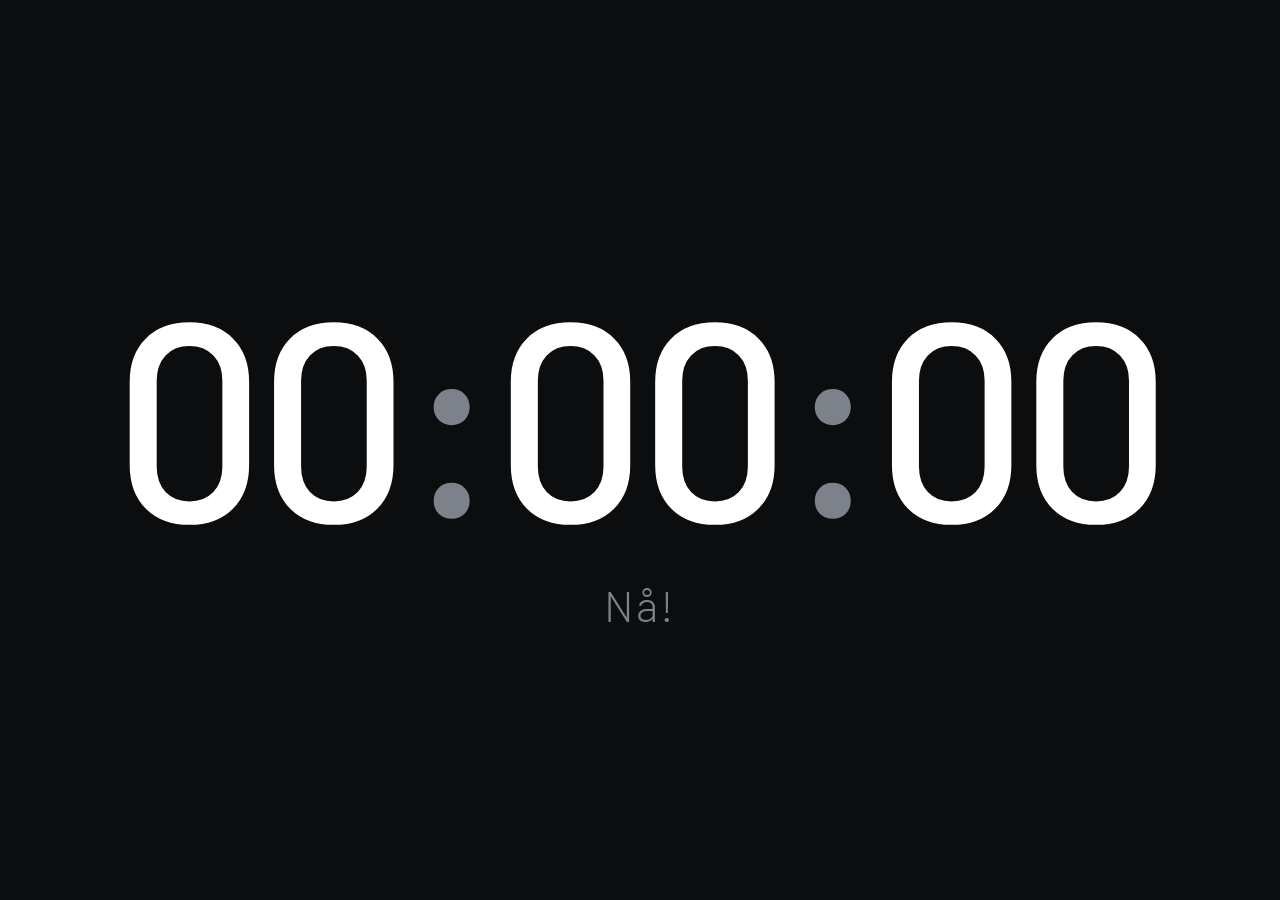
==== nedtelling/index.html @ 46899f6d "Nedtelling til fredag kl. 15:20 (hapt.no/nedtelling) Co-Authored-By: Claude Opus 5.5 (1M context) <n" ====
<!doctype html>
<html lang="no">
<head>
<meta charset="utf-8">
<meta name="viewport" content="width=device-width, initial-scale=1">
<meta name="robots" content="noindex, nofollow">
<meta name="theme-color" content="#0c0d0f">
<title>Nedtelling – HAPT</title>
<!-- Nedtelling til fredag 23. oktober 2026 kl. 15:20 norsk tid.
     Annet tidspunkt: hapt.no/nedtelling/?til=2026-12-24T15:00 (norsk tid). -->
<link rel="icon" href="../favicon.svg" type="image/svg+xml">
<style>
@font-face{font-family:'Barlow';font-weight:300;font-display:swap;src:url(../fonts/barlow-latin-300-normal.woff2) format('woff2');}
@font-face{font-family:'Barlow';font-weight:500;font-display:swap;src:url(../fonts/barlow-latin-500-normal.woff2) format('woff2');}
html,body{margin:0;height:100%;background:#0c0d0f;color:#fff;}
body{display:flex;flex-direction:column;align-items:center;justify-content:center;font-family:'Barlow',system-ui,sans-serif;cursor:none;}
body:hover{cursor:default;}
#tall{font-weight:500;font-size:min(22vw,40vh);line-height:1;font-variant-numeric:tabular-nums;letter-spacing:-0.02em;white-space:nowrap;}
#tall .k{color:#7d828a;}
#tekst{margin-top:3vh;font-weight:300;font-size:min(3.4vw,5vh);color:#7d828a;letter-spacing:0.04em;}
</style>
</head>
<body>
<div id="tall">00:00:00</div>
<div id="tekst">til fredag kl. 15:20</div>
<script>
(function(){
  // Fredag 23.10.2026 kl. 15:20 i Oslo (sommertid, UTC+2)
  var mal = Date.parse('2026-10-23T15:20:00+02:00');
  var q = new URLSearchParams(location.search).get('til');
  if (q) {
    // Tolkes som norsk tid: prøv +02:00 (sommer) og +01:00 (vinter), velg den som stemmer i Oslo
    [ '+02:00', '+01:00' ].some(function(off){
      var t = Date.parse(q + (q.length <= 16 ? ':00' : '') + off);
      if (isNaN(t)) return false;
      var oslo = new Intl.DateTimeFormat('sv-SE',{timeZone:'Europe/Oslo',year:'numeric',month:'2-digit',day:'2-digit',hour:'2-digit',minute:'2-digit'}).format(new Date(t)).replace(' ','T');
      if (oslo === q.slice(0,16)) { mal = t; return true; }
      return false;
    });
    var dager = ['søndag','mandag','tirsdag','onsdag','torsdag','fredag','lørdag'];
    var d = new Date(mal);
    var dag = dager[new Date(d.toLocaleString('en-US',{timeZone:'Europe/Oslo'})).getDay()];
    var kl = d.toLocaleTimeString('no-NO',{timeZone:'Europe/Oslo',hour:'2-digit',minute:'2-digit'}).replace('.',':');
    document.getElementById('tekst').textContent = 'til ' + dag + ' kl. ' + kl;
  }
  var el = document.getElementById('tall');
  function to(n){ return (n < 10 ? '0' : '') + n; }
  function tikk(){
    var s = Math.max(0, Math.ceil((mal - Date.now()) / 1000));
    var t = Math.floor(s / 3600), m = Math.floor(s % 3600 / 60), sek = s % 60;
    el.innerHTML = to(t) + '<span class="k">:</span>' + to(m) + '<span class="k">:</span>' + to(sek);
    if (s === 0) { document.getElementById('tekst').textContent = 'Nå!'; return; }
    setTimeout(tikk, 1000 - (Date.now() % 1000) + 5);
  }
  tikk();
})();
</script>
</body>
</html>
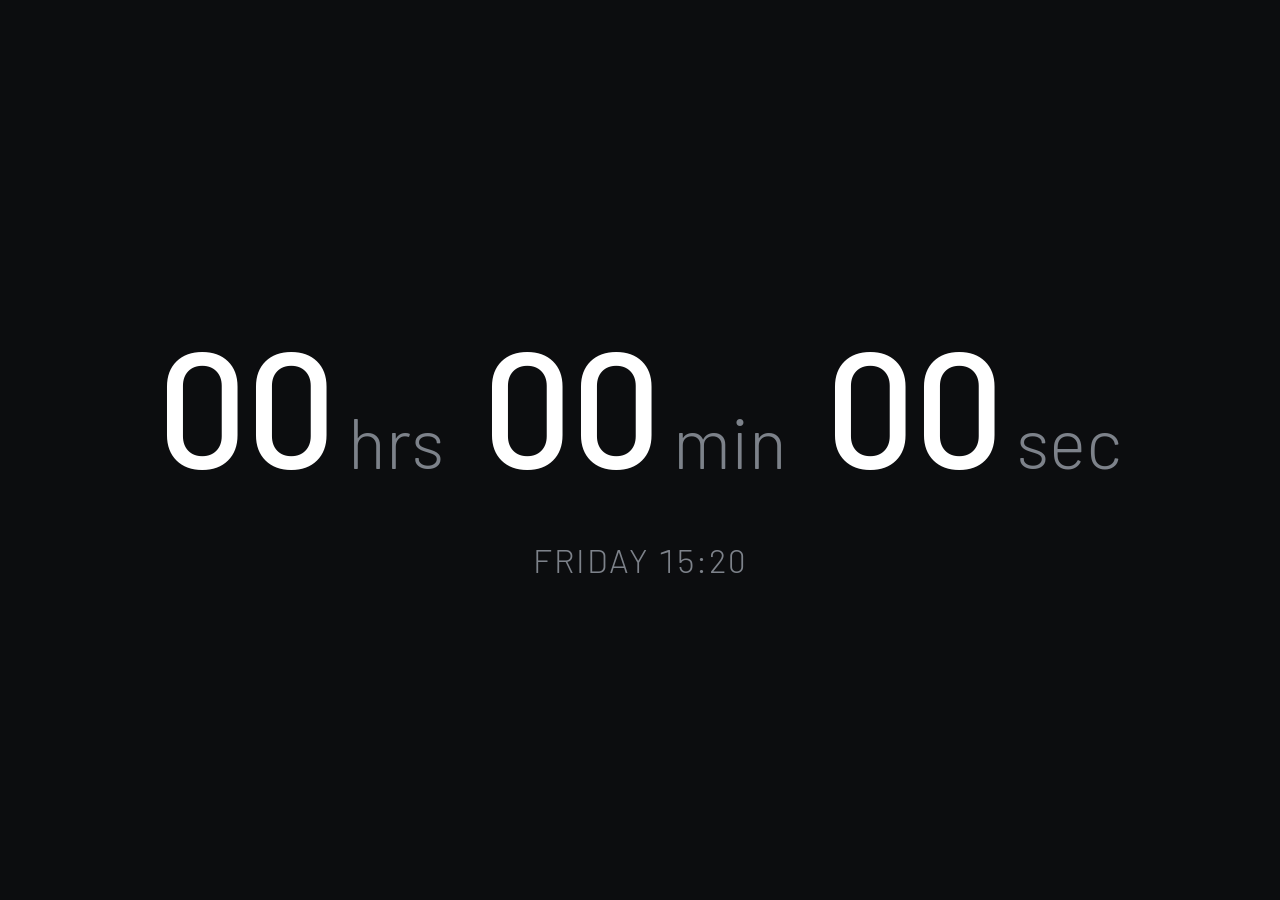
==== commit 31c2068e: "Nedtelling: 1 Day / hrs min sec, skrift inne i fila så den virker alene Co-Authored-By: Claude Opus " ====
--- a/nedtelling/index.html
+++ b/nedtelling/index.html
@@ -1,55 +1,59 @@
 <!doctype html>
-<html lang="no">
+<html lang="en">
 <head>
 <meta charset="utf-8">
 <meta name="viewport" content="width=device-width, initial-scale=1">
 <meta name="robots" content="noindex, nofollow">
 <meta name="theme-color" content="#0c0d0f">
-<title>Nedtelling – HAPT</title>
-<!-- Nedtelling til fredag 23. oktober 2026 kl. 15:20 norsk tid.
-     Annet tidspunkt: hapt.no/nedtelling/?til=2026-12-24T15:00 (norsk tid). -->
-<link rel="icon" href="../favicon.svg" type="image/svg+xml">
+<title>Countdown – HAPT</title>
+<!-- Nedtelling til fredag 23. oktober 2026 kl. 15:20 norsk tid. Fila virker også alene (skrift ligger inne i fila).
+     Annet tidspunkt: legg til ?til=2026-12-24T15:00 (norsk tid) bak adressen. -->
 <style>
-@font-face{font-family:'Barlow';font-weight:300;font-display:swap;src:url(../fonts/barlow-latin-300-normal.woff2) format('woff2');}
-@font-face{font-family:'Barlow';font-weight:500;font-display:swap;src:url(../fonts/barlow-latin-500-normal.woff2) format('woff2');}
-html,body{margin:0;height:100%;background:#0c0d0f;color:#fff;}
-body{display:flex;flex-direction:column;align-items:center;justify-content:center;font-family:'Barlow',system-ui,sans-serif;cursor:none;}
-body:hover{cursor:default;}
-#tall{font-weight:500;font-size:min(22vw,40vh);line-height:1;font-variant-numeric:tabular-nums;letter-spacing:-0.02em;white-space:nowrap;}
-#tall .k{color:#7d828a;}
-#tekst{margin-top:3vh;font-weight:300;font-size:min(3.4vw,5vh);color:#7d828a;letter-spacing:0.04em;}
+@font-face{font-family:'Barlow';font-weight:300;font-display:block;src:url([data-uri]) format('woff2');}
+@font-face{font-family:'Barlow';font-weight:500;font-display:block;src:url([data-uri]) format('woff2');}
+html,body{margin:0;height:100%;background:#0c0d0f;color:#fff;overflow:hidden;}
+body{display:flex;flex-direction:column;align-items:center;justify-content:center;font-family:'Barlow',system-ui,sans-serif;font-variant-numeric:tabular-nums;}
+.rad{display:flex;align-items:baseline;white-space:nowrap;line-height:1;}
+.n{font-weight:500;}
+.e{font-weight:300;color:#7d828a;margin-left:.18em;margin-right:.55em;}
+.rad .e:last-child{margin-right:0;}
+#dager{font-size:min(18vw,30vh);margin-bottom:3vh;}
+#tid{font-size:min(13vw,24vh);}
+.e{font-size:.42em;}
+#tekst{margin-top:6vh;font-weight:300;font-size:min(2.6vw,4vh);color:#7d828a;letter-spacing:.06em;text-transform:uppercase;}
 </style>
 </head>
 <body>
-<div id="tall">00:00:00</div>
-<div id="tekst">til fredag kl. 15:20</div>
+<div class="rad" id="dager"><span class="n" id="d">1</span><span class="e" id="de">Day</span></div>
+<div class="rad" id="tid"><span class="n" id="h">00</span><span class="e">hrs</span><span class="n" id="m">00</span><span class="e">min</span><span class="n" id="s">00</span><span class="e">sec</span></div>
+<div id="tekst">Friday 15:20</div>
 <script>
 (function(){
   // Fredag 23.10.2026 kl. 15:20 i Oslo (sommertid, UTC+2)
   var mal = Date.parse('2026-10-23T15:20:00+02:00');
   var q = new URLSearchParams(location.search).get('til');
   if (q) {
-    // Tolkes som norsk tid: prøv +02:00 (sommer) og +01:00 (vinter), velg den som stemmer i Oslo
-    [ '+02:00', '+01:00' ].some(function(off){
-      var t = Date.parse(q + (q.length <= 16 ? ':00' : '') + off);
+    ['+02:00','+01:00'].some(function(off){
+      var t = Date.parse(q.slice(0,16) + ':00' + off);
       if (isNaN(t)) return false;
       var oslo = new Intl.DateTimeFormat('sv-SE',{timeZone:'Europe/Oslo',year:'numeric',month:'2-digit',day:'2-digit',hour:'2-digit',minute:'2-digit'}).format(new Date(t)).replace(' ','T');
       if (oslo === q.slice(0,16)) { mal = t; return true; }
       return false;
     });
-    var dager = ['søndag','mandag','tirsdag','onsdag','torsdag','fredag','lørdag'];
     var d = new Date(mal);
-    var dag = dager[new Date(d.toLocaleString('en-US',{timeZone:'Europe/Oslo'})).getDay()];
-    var kl = d.toLocaleTimeString('no-NO',{timeZone:'Europe/Oslo',hour:'2-digit',minute:'2-digit'}).replace('.',':');
-    document.getElementById('tekst').textContent = 'til ' + dag + ' kl. ' + kl;
+    document.getElementById('tekst').textContent =
+      d.toLocaleDateString('en-GB',{timeZone:'Europe/Oslo',weekday:'long'}) + ' ' +
+      d.toLocaleTimeString('en-GB',{timeZone:'Europe/Oslo',hour:'2-digit',minute:'2-digit'});
   }
-  var el = document.getElementById('tall');
+  function el(id){ return document.getElementById(id); }
   function to(n){ return (n < 10 ? '0' : '') + n; }
   function tikk(){
     var s = Math.max(0, Math.ceil((mal - Date.now()) / 1000));
-    var t = Math.floor(s / 3600), m = Math.floor(s % 3600 / 60), sek = s % 60;
-    el.innerHTML = to(t) + '<span class="k">:</span>' + to(m) + '<span class="k">:</span>' + to(sek);
-    if (s === 0) { document.getElementById('tekst').textContent = 'Nå!'; return; }
+    var dg = Math.floor(s / 86400), t = Math.floor(s % 86400 / 3600), m = Math.floor(s % 3600 / 60), sek = s % 60;
+    el('dager').style.display = dg > 0 ? '' : 'none';
+    el('d').textContent = dg; el('de').textContent = dg === 1 ? 'Day' : 'Days';
+    el('h').textContent = to(t); el('m').textContent = to(m); el('s').textContent = to(sek);
+    if (s === 0) return;
     setTimeout(tikk, 1000 - (Date.now() % 1000) + 5);
   }
   tikk();
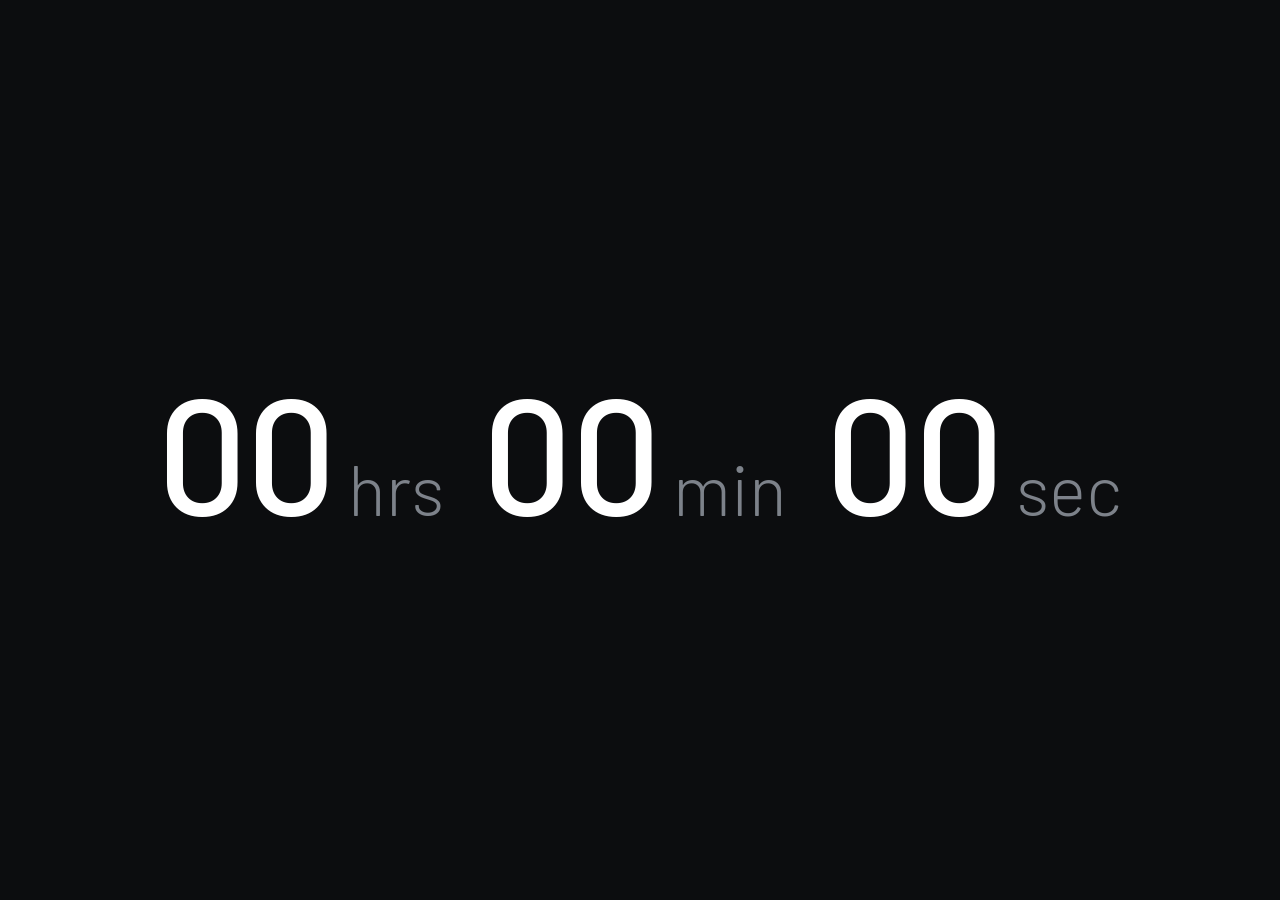
==== commit 443c06a7: "Nedtelling: fjern teksten nederst Co-Authored-By: Claude Opus 5.5 (1M context) <noreply@anthropic.co" ====
--- a/nedtelling/index.html
+++ b/nedtelling/index.html
@@ -20,13 +20,13 @@
 #dager{font-size:min(18vw,30vh);margin-bottom:3vh;}
 #tid{font-size:min(13vw,24vh);}
 .e{font-size:.42em;}
-#tekst{margin-top:6vh;font-weight:300;font-size:min(2.6vw,4vh);color:#7d828a;letter-spacing:.06em;text-transform:uppercase;}
+#tekst[hidden]{display:none;}#tekst{margin-top:6vh;font-weight:300;font-size:min(2.6vw,4vh);color:#7d828a;letter-spacing:.06em;text-transform:uppercase;}
 </style>
 </head>
 <body>
 <div class="rad" id="dager"><span class="n" id="d">1</span><span class="e" id="de">Day</span></div>
 <div class="rad" id="tid"><span class="n" id="h">00</span><span class="e">hrs</span><span class="n" id="m">00</span><span class="e">min</span><span class="n" id="s">00</span><span class="e">sec</span></div>
-<div id="tekst">Friday 15:20</div>
+<div id="tekst" hidden>Friday 15:20</div>
 <script>
 (function(){
   // Fredag 23.10.2026 kl. 15:20 i Oslo (sommertid, UTC+2)
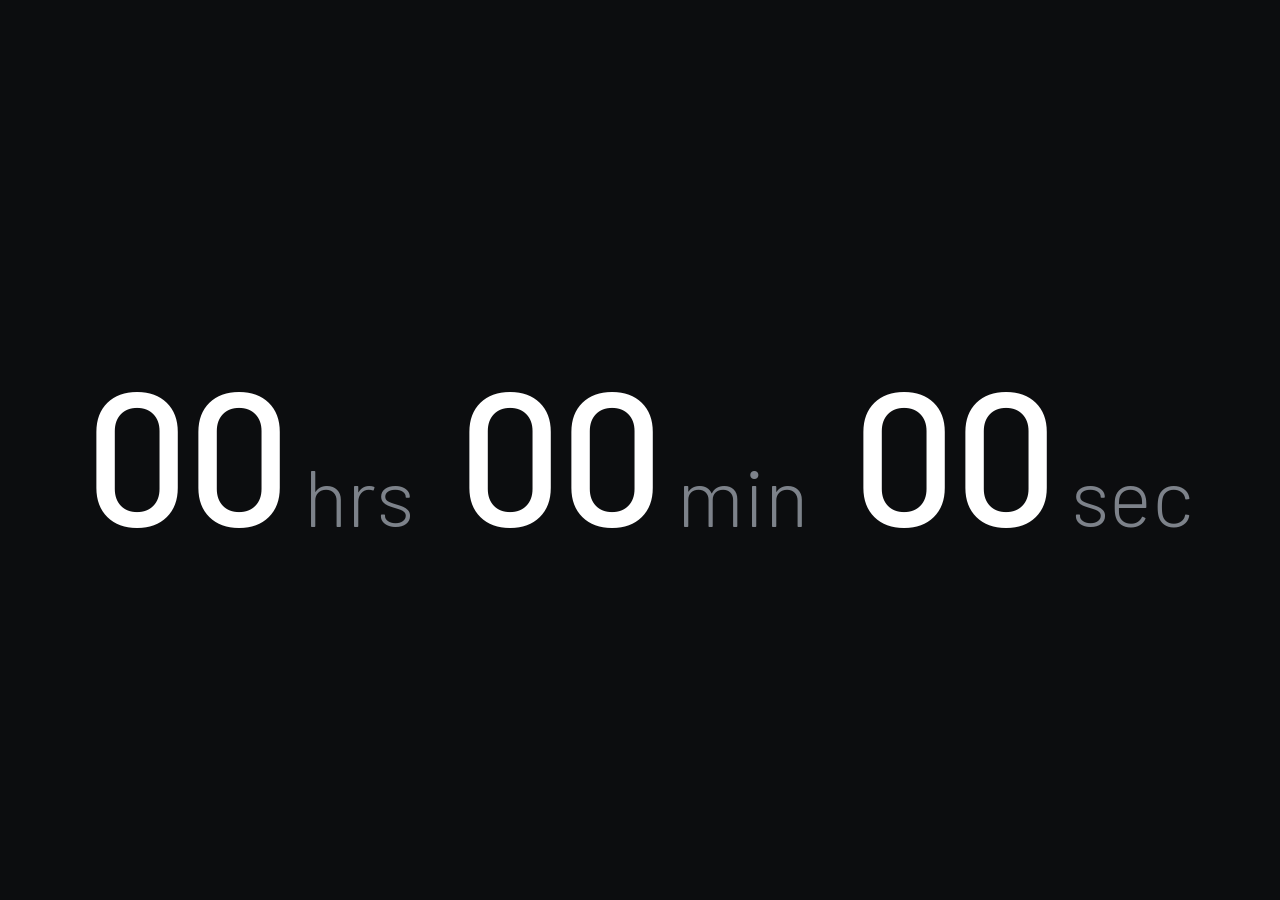
==== commit 8ed0ae96: "Nedtelling: bare timer, minutter og sekunder (dag-linja fjernet) Co-Authored-By: Claude Opus 5.5 (1M" ====
--- a/nedtelling/index.html
+++ b/nedtelling/index.html
@@ -17,14 +17,12 @@
 .n{font-weight:500;}
 .e{font-weight:300;color:#7d828a;margin-left:.18em;margin-right:.55em;}
 .rad .e:last-child{margin-right:0;}
-#dager{font-size:min(18vw,30vh);margin-bottom:3vh;}
-#tid{font-size:min(13vw,24vh);}
+#tid{font-size:min(15vw,30vh);}
 .e{font-size:.42em;}
 #tekst[hidden]{display:none;}#tekst{margin-top:6vh;font-weight:300;font-size:min(2.6vw,4vh);color:#7d828a;letter-spacing:.06em;text-transform:uppercase;}
 </style>
 </head>
 <body>
-<div class="rad" id="dager"><span class="n" id="d">1</span><span class="e" id="de">Day</span></div>
 <div class="rad" id="tid"><span class="n" id="h">00</span><span class="e">hrs</span><span class="n" id="m">00</span><span class="e">min</span><span class="n" id="s">00</span><span class="e">sec</span></div>
 <div id="tekst" hidden>Friday 15:20</div>
 <script>
@@ -49,9 +47,7 @@
   function to(n){ return (n < 10 ? '0' : '') + n; }
   function tikk(){
     var s = Math.max(0, Math.ceil((mal - Date.now()) / 1000));
-    var dg = Math.floor(s / 86400), t = Math.floor(s % 86400 / 3600), m = Math.floor(s % 3600 / 60), sek = s % 60;
-    el('dager').style.display = dg > 0 ? '' : 'none';
-    el('d').textContent = dg; el('de').textContent = dg === 1 ? 'Day' : 'Days';
+    var t = Math.floor(s / 3600), m = Math.floor(s % 3600 / 60), sek = s % 60;
     el('h').textContent = to(t); el('m').textContent = to(m); el('s').textContent = to(sek);
     if (s === 0) return;
     setTimeout(tikk, 1000 - (Date.now() % 1000) + 5);
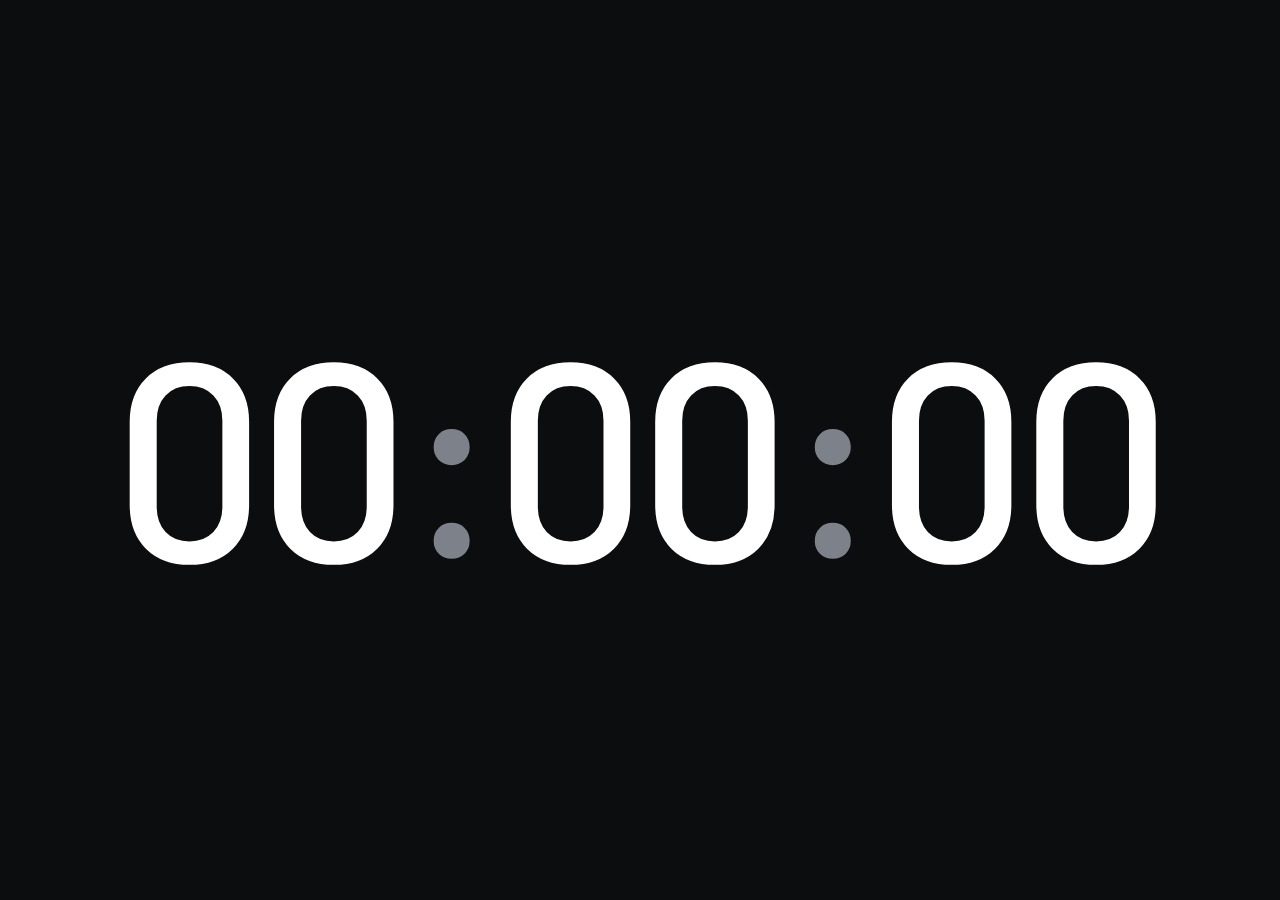
==== commit 81b337f6: "Nedtelling: vis som xx:xx:xx Co-Authored-By: Claude Opus 5.5 (1M context) <noreply@anthropic.com> Cl" ====
--- a/nedtelling/index.html
+++ b/nedtelling/index.html
@@ -17,13 +17,14 @@
 .n{font-weight:500;}
 .e{font-weight:300;color:#7d828a;margin-left:.18em;margin-right:.55em;}
 .rad .e:last-child{margin-right:0;}
-#tid{font-size:min(15vw,30vh);}
+#tid{font-size:min(22vw,40vh);letter-spacing:-0.02em;}
+.k{font-weight:500;color:#7d828a;}
 .e{font-size:.42em;}
 #tekst[hidden]{display:none;}#tekst{margin-top:6vh;font-weight:300;font-size:min(2.6vw,4vh);color:#7d828a;letter-spacing:.06em;text-transform:uppercase;}
 </style>
 </head>
 <body>
-<div class="rad" id="tid"><span class="n" id="h">00</span><span class="e">hrs</span><span class="n" id="m">00</span><span class="e">min</span><span class="n" id="s">00</span><span class="e">sec</span></div>
+<div class="rad" id="tid"><span class="n" id="h">00</span><span class="k">:</span><span class="n" id="m">00</span><span class="k">:</span><span class="n" id="s">00</span></div>
 <div id="tekst" hidden>Friday 15:20</div>
 <script>
 (function(){
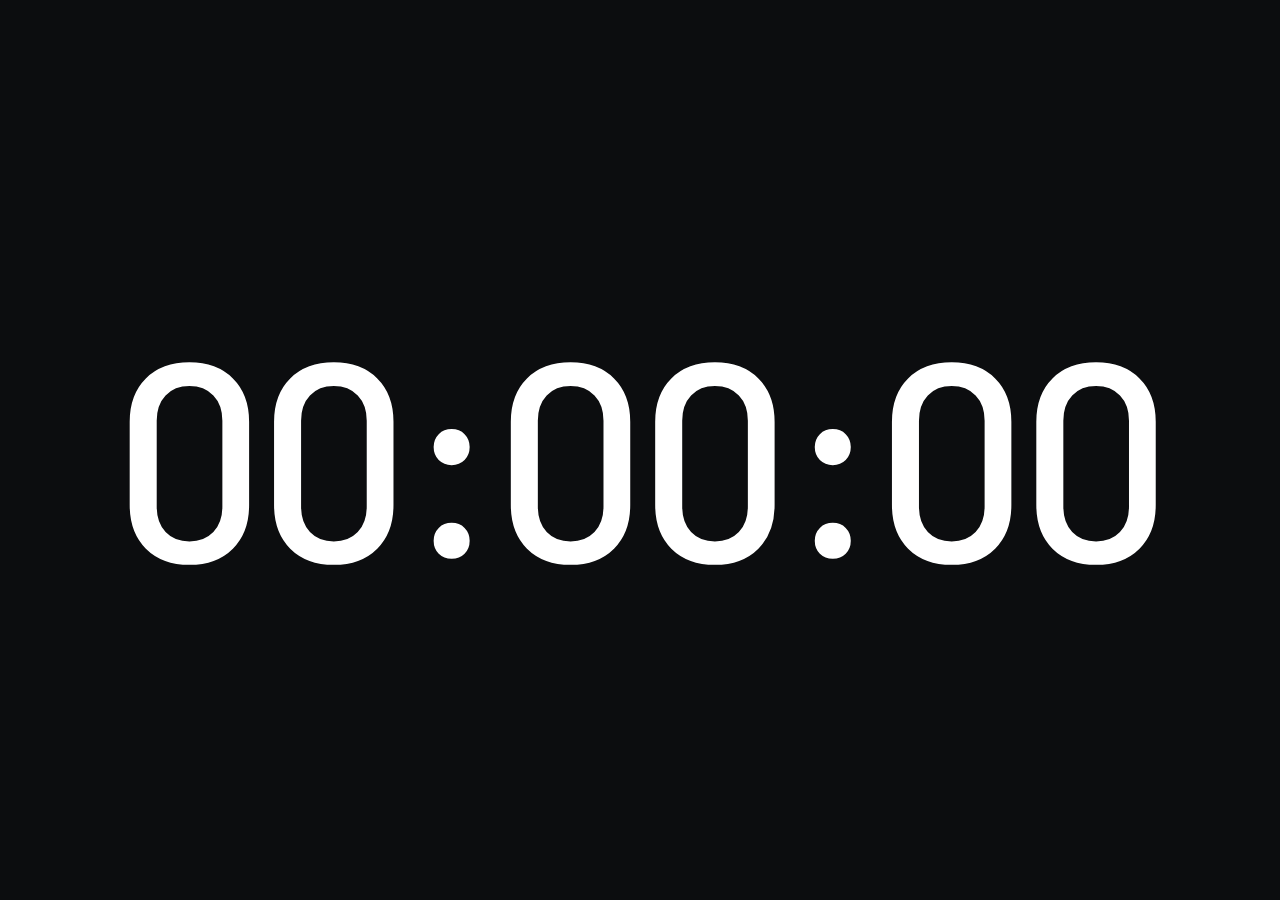
==== commit 4456eec7: "Nedtelling: hvite koloner Co-Authored-By: Claude Opus 5.5 (1M context) <noreply@anthropic.com> Claud" ====
--- a/nedtelling/index.html
+++ b/nedtelling/index.html
@@ -18,7 +18,7 @@
 .e{font-weight:300;color:#7d828a;margin-left:.18em;margin-right:.55em;}
 .rad .e:last-child{margin-right:0;}
 #tid{font-size:min(22vw,40vh);letter-spacing:-0.02em;}
-.k{font-weight:500;color:#7d828a;}
+.k{font-weight:500;color:#fff;}
 .e{font-size:.42em;}
 #tekst[hidden]{display:none;}#tekst{margin-top:6vh;font-weight:300;font-size:min(2.6vw,4vh);color:#7d828a;letter-spacing:.06em;text-transform:uppercase;}
 </style>
